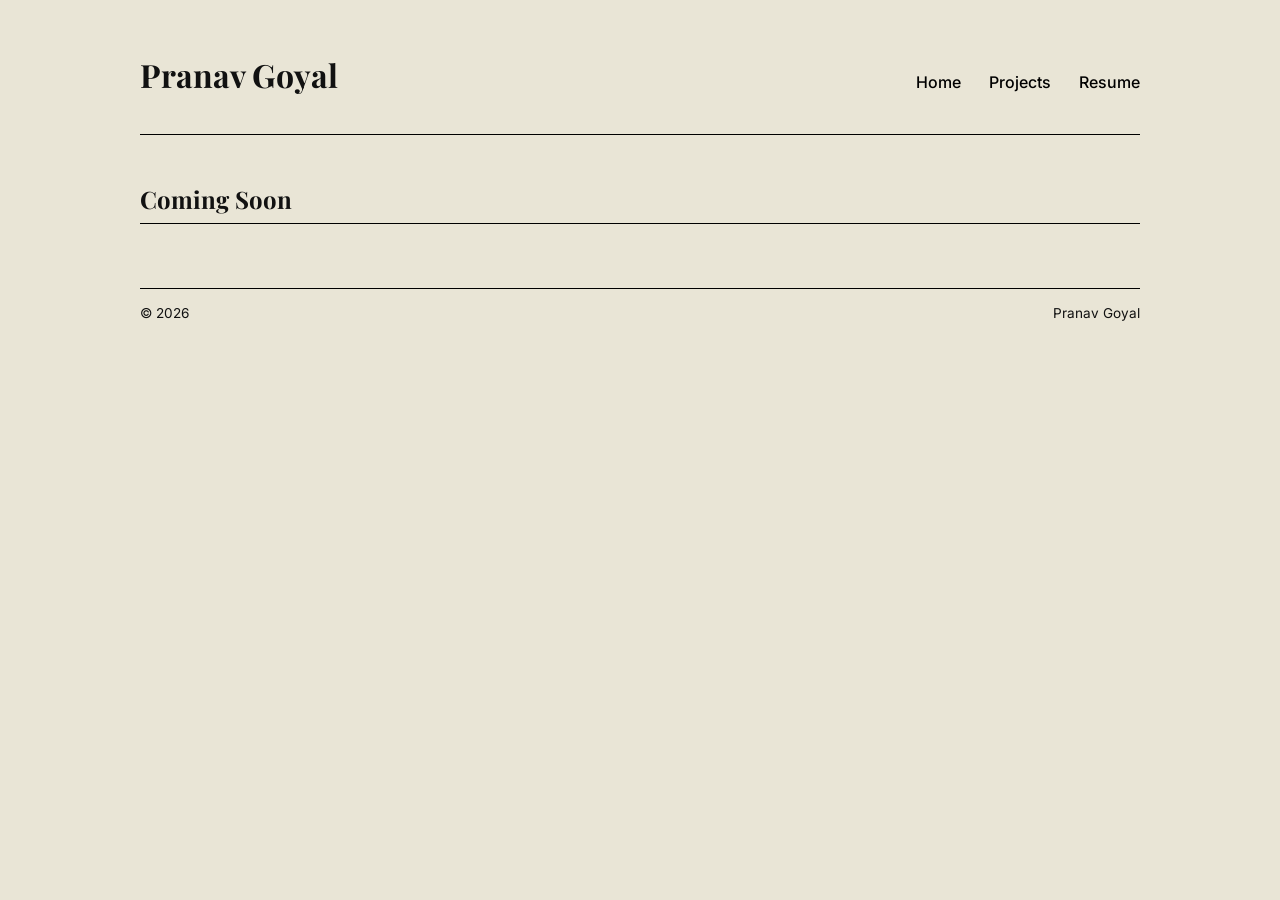
==== projects.html @ 7410ede9 "change format" ====
<!DOCTYPE html>
<html lang="en">
<head>
  <meta charset="UTF-8">
  <meta name="viewport" content="width=device-width, initial-scale=1.0">
  <title>Sandbox</title>
  <link rel="stylesheet" href="styles.css">
</head>
<body>
  <div class="container">

    <header>
      <h1>Pranav Goyal</h1>
      <nav>
        <a href="index.html">Home</a>
        <a href="projects.html">Projects</a>
        <a href="resume.html">Resume</a>
      </nav>
    </header>

    <div class="section">
      <h2>Coming Soon</h2>

      <!-- <div class="project">
        <h3>Project Title</h3>
        <div>
          <p>Description of the project.</p>
          <div class="tech">HTML / CSS / JS</div>
        </div>
      </div>

      <div class="project">
        <h3>Another Project</h3>
        <div>
          <p>Description of the project.</p>
          <div class="tech">React / Node.js</div>
        </div>
      </div> -->

    </div>

    <footer>
      <span>© 2026</span>
      <span>Pranav Goyal</span>
    </footer>

  </div>
</body>
</html>
---- styles.css ----
@import url('https://fonts.googleapis.com/css2?family=Inter:wght@300;400;600&family=Playfair+Display:wght@400;600&display=swap');

body {
  margin: 0;
  background: #e9e5d6;
  color: #111;
  font-family: 'Inter', sans-serif;
}

.container {
  max-width: 1000px;
  margin: auto;
  padding: 2rem;
}

header {
  display: flex;
  justify-content: space-between;
  align-items: baseline;
  border-bottom: 1px solid #000;
  padding-bottom: 1rem;
}

header h1 {
  font-family: 'Playfair Display', serif;
  font-size: 2rem;
}

nav a {
  margin-left: 1.5rem;
  text-decoration: none;
  color: #000;
  font-weight: 500;
}

nav a:hover {
  text-decoration: underline;
}

p a {
  text-decoration: underline;
  text-decoration-style: dotted;
  text-decoration-color: #939393;
  color: #000;
  font-weight: 500;
}

p a:hover {
  text-decoration: underline;
}

.hero {
  margin-top: 3rem;
  display: grid;
  grid-template-columns: 2fr 1fr;
  gap: 2rem;
}

.hero h2 {
  font-family: 'Playfair Display', serif;
  font-size: 2.5rem;
  margin: 0;
}

.hero p {
  font-size: 1.1rem;
}

.side {
  font-size: 0.9rem;
  border-left: 1px solid #000;
  padding-left: 1rem;
}

.section {
  margin-top: 3rem;
}

.section h2 {
  font-family: 'Playfair Display', serif;
  border-bottom: 1px solid #000;
  padding-bottom: 0.5rem;
}

.project {
  display: grid;
  grid-template-columns: 1fr 2fr;
  gap: 1.5rem;
  padding: 1.5rem 0;
  border-bottom: 1px solid #000;
}

.project h3 {
  margin: 0;
  font-family: 'Playfair Display', serif;
}

.tech {
  font-family: monospace;
  font-size: 0.85rem;
  margin-top: 0.5rem;
}

footer {
  margin-top: 4rem;
  padding-top: 1rem;
  border-top: 1px solid #000;
  display: flex;
  justify-content: space-between;
  font-size: 0.85rem;
}

@media (max-width: 700px) {
  .hero {
    grid-template-columns: 1fr;
  }

  .project {
    grid-template-columns: 1fr;
  }

  header {
    flex-direction: column;
    gap: 1rem;
  }
}
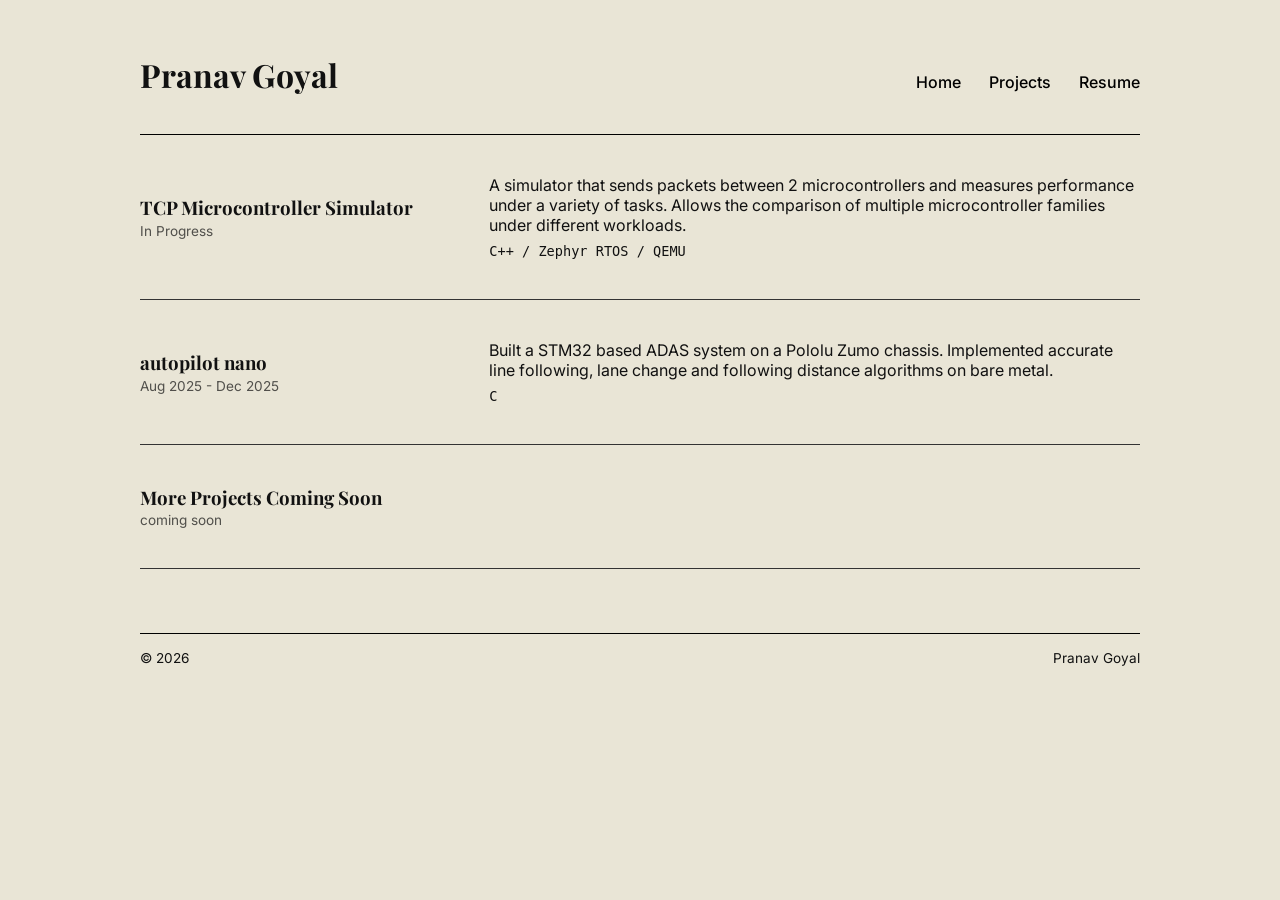
==== commit 910366d9: "update projects" ====
--- a/projects.html
+++ b/projects.html
@@ -12,31 +12,47 @@
     <header>
       <h1>Pranav Goyal</h1>
       <nav>
-        <a href="index.html">Home</a>
+        <a href="/">Home</a>
         <a href="projects.html">Projects</a>
         <a href="resume.html">Resume</a>
       </nav>
     </header>
 
-    <div class="section">
-      <h2>Coming Soon</h2>
+    <div class="project">
+        <div>
+          <h3>TCP Microcontroller Simulator</h3>
+          <div class="tagline">In Progress</div>
+        </div>
+        <div>
+          <p>A simulator that sends packets between 2 microcontrollers and measures performance under a variety of tasks.
+            Allows the comparison of multiple microcontroller families under different workloads.</p>
+          <div class="tech">C++ / Zephyr RTOS / QEMU</div>
+        </div>
+    </div>
 
-      <!-- <div class="project">
-        <h3>Project Title</h3>
+    <div class="project">
         <div>
-          <p>Description of the project.</p>
-          <div class="tech">HTML / CSS / JS</div>
+          <h3>autopilot nano</h3>
+          <div class="tagline">Aug 2025 - Dec 2025</div>
         </div>
-      </div>
+        <div>
+          <p>Built a STM32 based ADAS system on a Pololu Zumo chassis. Implemented accurate line following, lane change and following distance
+            algorithms on bare metal.</p>
+          </p>
+          <div class="tech">C</div>
+        </div>
+    </div>
 
-      <div class="project">
-        <h3>Another Project</h3>
+    <div class="project">
         <div>
-          <p>Description of the project.</p>
-          <div class="tech">React / Node.js</div>
+          <h3>More Projects Coming Soon</h3>
+          <div class="tagline">coming soon</div>
         </div>
-      </div> -->
-
+        <div>
+          <p></p>
+          </p>
+          <div class="tech"></div>
+        </div>
     </div>
 
     <footer>
--- a/styles.css
+++ b/styles.css
@@ -87,18 +87,36 @@
   grid-template-columns: 1fr 2fr;
   gap: 1.5rem;
   padding: 1.5rem 0;
-  border-bottom: 1px solid #000;
+  border-bottom: 1px solid #333333;
+  align-items: center;
 }
 
 .project h3 {
+  margin-bottom: 0.15rem;
+  margin-top: 0;
+  font-family: 'Playfair Display', serif;
+}
+
+.project p {
   margin: 0;
-  font-family: 'Playfair Display', serif;
+}
+
+.project > div {
+  padding: 1rem 0;
+}
+
+.tagline {
+  font-size: 0.85rem;
+  /* margin-top: 0.01rem; */
+  opacity: 0.7;
+  margin-bottom: 0;
 }
 
 .tech {
   font-family: monospace;
   font-size: 0.85rem;
   margin-top: 0.5rem;
+  margin-bottom: 0;
 }
 
 footer {
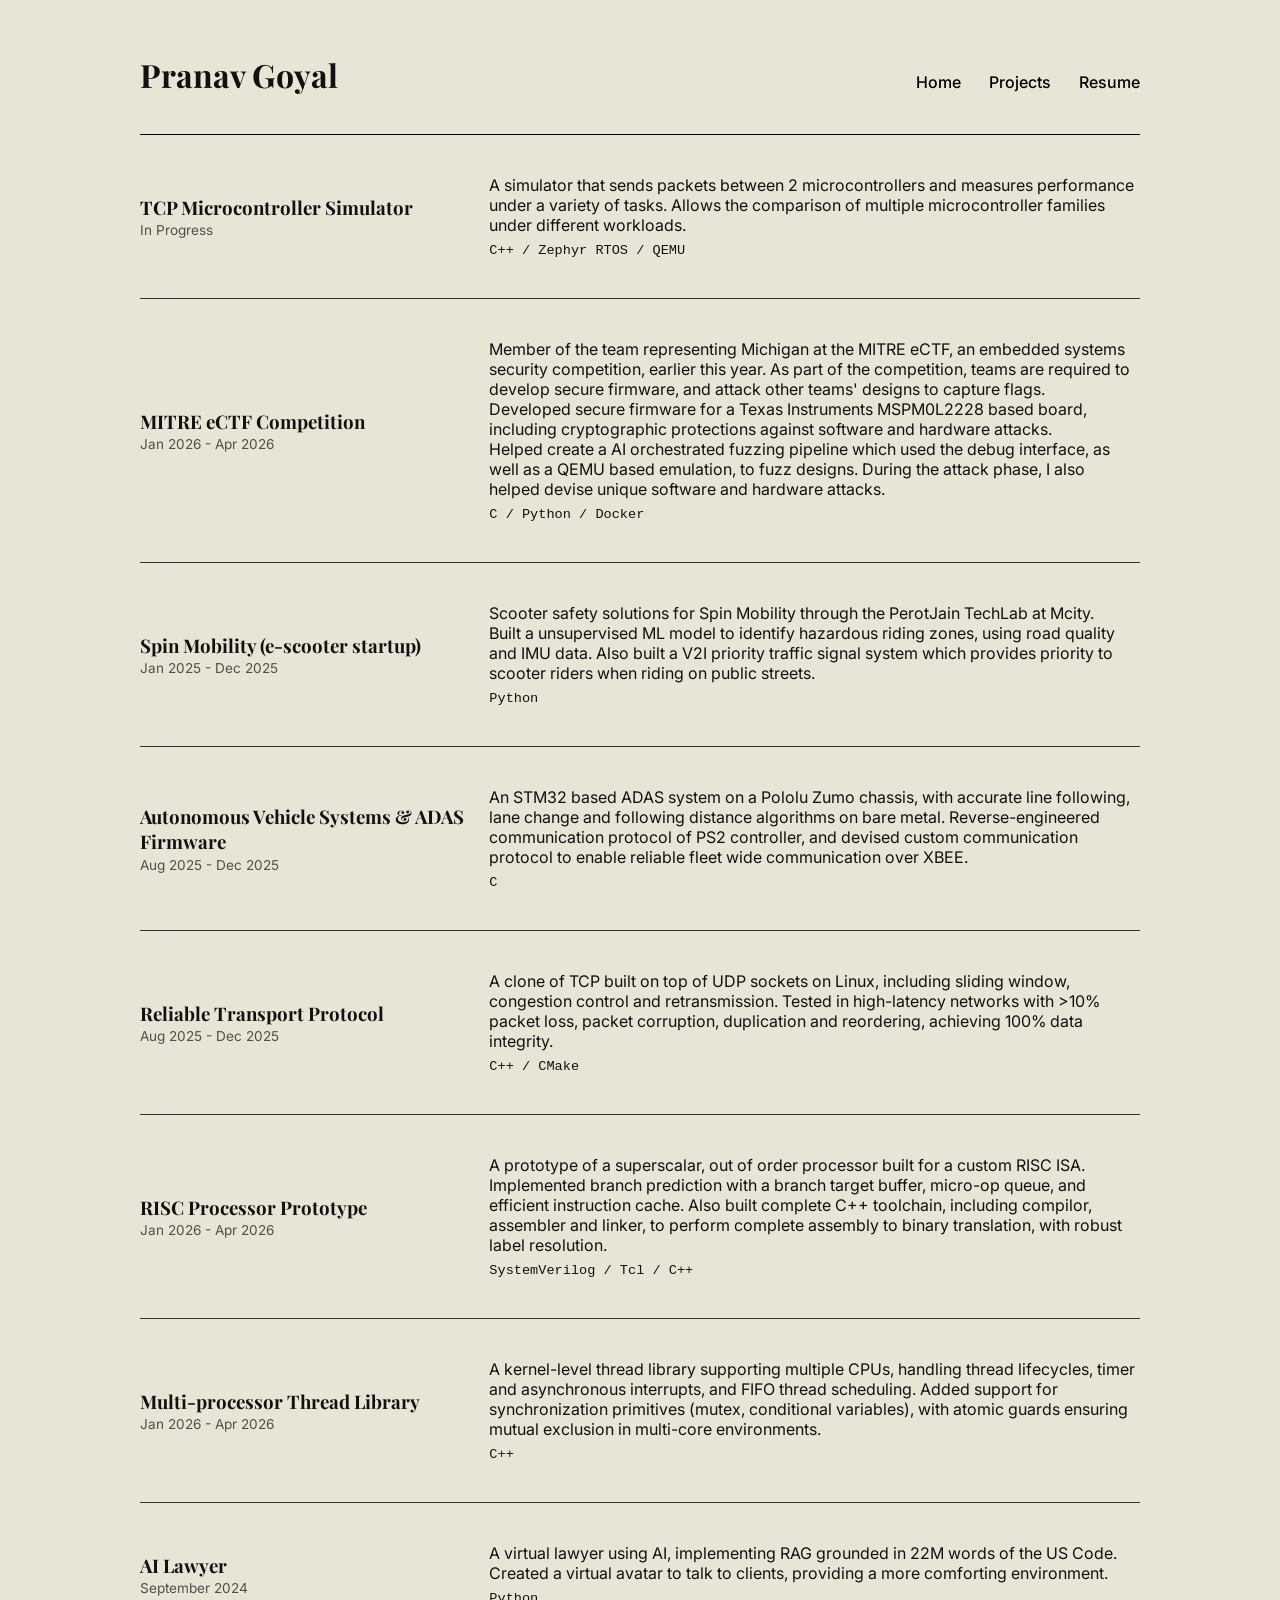
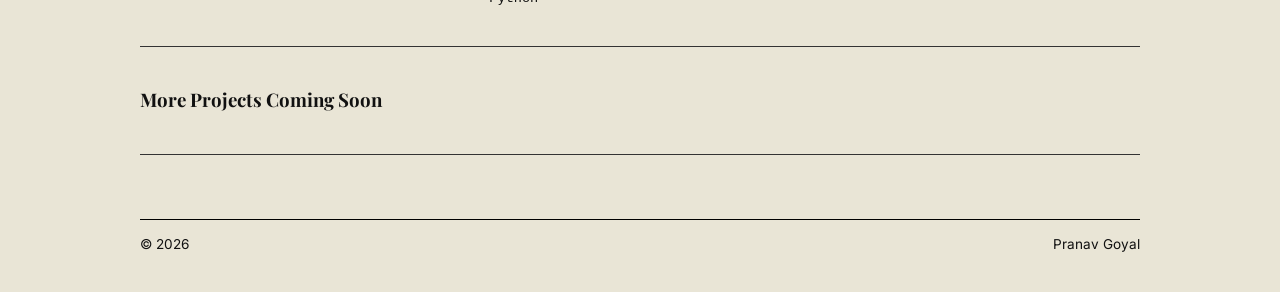
==== commit ab65ad76: "Update content" ====
--- a/projects.html
+++ b/projects.html
@@ -32,12 +32,42 @@
 
     <div class="project">
         <div>
-          <h3>autopilot nano</h3>
+          <h3>MITRE eCTF Competition</h3>
+          <div class="tagline">Jan 2026 - Apr 2026</div>
+        </div>
+        <div>
+          <p>Member of the team representing Michigan at the MITRE eCTF, an embedded systems security competition, earlier this year.
+            As part of the competition, teams are required to develop secure firmware, and attack other teams' designs to capture flags.<br>
+            Developed secure firmware for a Texas Instruments MSPM0L2228 based board, including cryptographic protections against software and hardware attacks.<br>
+            Helped create a AI orchestrated fuzzing pipeline which used the debug interface, as well as a QEMU based emulation, to fuzz designs.
+            During the attack phase, I also helped devise unique software and hardware attacks. </p>
+          <div class="tech">C / Python / Docker</div>
+        </div>
+    </div>
+
+    <div class="project">
+        <div>
+          <h3>Spin Mobility (e-scooter startup)</h3>
+          <div class="tagline">Jan 2025 - Dec 2025</div>
+        </div>
+        <div>
+          <p>Scooter safety solutions for Spin Mobility through the PerotJain TechLab at Mcity. <br>Built a unsupervised ML
+            model to identify hazardous riding zones, using road quality and IMU data. Also built a V2I priority traffic signal system
+            which provides priority to scooter riders when riding on public streets.
+          </p>
+          <div class="tech">Python</div>
+        </div>
+    </div>
+
+    <div class="project">
+        <div>
+          <h3>Autonomous Vehicle Systems & ADAS Firmware</h3>
           <div class="tagline">Aug 2025 - Dec 2025</div>
         </div>
         <div>
-          <p>Built a STM32 based ADAS system on a Pololu Zumo chassis. Implemented accurate line following, lane change and following distance
-            algorithms on bare metal.</p>
+          <p>An STM32 based ADAS system on a Pololu Zumo chassis, with accurate line following, lane change and following distance
+            algorithms on bare metal. Reverse-engineered communication protocol of PS2 controller, and devised custom communication protocol
+            to enable reliable fleet wide communication over XBEE.</p>
           </p>
           <div class="tech">C</div>
         </div>
@@ -45,8 +75,67 @@
 
     <div class="project">
         <div>
+          <h3>Reliable Transport Protocol</h3>
+          <div class="tagline">Aug 2025 - Dec 2025</div>
+        </div>
+        <div>
+          <p>A clone of TCP built on top of UDP sockets on Linux, including sliding window, congestion control and retransmission.
+            Tested in high-latency networks with >10% packet loss, packet corruption, duplication and reordering, achieving 100% data integrity.
+          </p>
+          </p>
+          <div class="tech">C++ / CMake</div>
+        </div>
+    </div>
+
+    <div class="project">
+        <div>
+          <h3>RISC Processor Prototype</h3>
+          <div class="tagline">Jan 2026 - Apr 2026</div>
+        </div>
+        <div>
+          <p>A prototype of a superscalar, out of order processor built for a custom RISC ISA. Implemented branch prediction with a branch target buffer, 
+            micro-op queue, and efficient instruction cache. Also built complete C++ toolchain, including compilor, assembler and linker, to perform complete assembly to binary
+            translation, with robust label resolution.
+          </p>
+          </p>
+          <div class="tech">SystemVerilog / Tcl / C++</div>
+        </div>
+    </div>
+
+    <div class="project">
+        <div>
+          <h3>Multi-processor Thread Library</h3>
+          <div class="tagline">Jan 2026 - Apr 2026</div>
+        </div>
+        <div>
+          <p>A kernel-level thread library supporting multiple CPUs, handling thread lifecycles,
+            timer and asynchronous interrupts, and FIFO thread scheduling. Added support for synchronization primitives
+            (mutex, conditional variables), with atomic guards ensuring mutual exclusion in multi-core environments. 
+
+          </p>
+          </p>
+          <div class="tech">C++</div>
+        </div>
+    </div>
+
+    <div class="project">
+        <div>
+          <h3>AI Lawyer</h3>
+          <div class="tagline">September 2024</div>
+        </div>
+        <div>
+          <p>A virtual lawyer using AI, implementing RAG grounded in 22M words of the US Code. Created a virtual avatar to talk to clients, providing a more comforting
+            environment.
+          </p>
+          </p>
+          <div class="tech">Python</div>
+        </div>
+    </div>
+    
+    <div class="project">
+        <div>
           <h3>More Projects Coming Soon</h3>
-          <div class="tagline">coming soon</div>
+          <div class="tagline"></div>
         </div>
         <div>
           <p></p>
--- a/styles.css
+++ b/styles.css
@@ -40,7 +40,8 @@
 p a {
   text-decoration: underline;
   text-decoration-style: dotted;
-  text-decoration-color: #939393;
+  text-decoration-color: #6d6d6d;
+  text-decoration-thickness: 2px;
   color: #000;
   font-weight: 500;
 }
